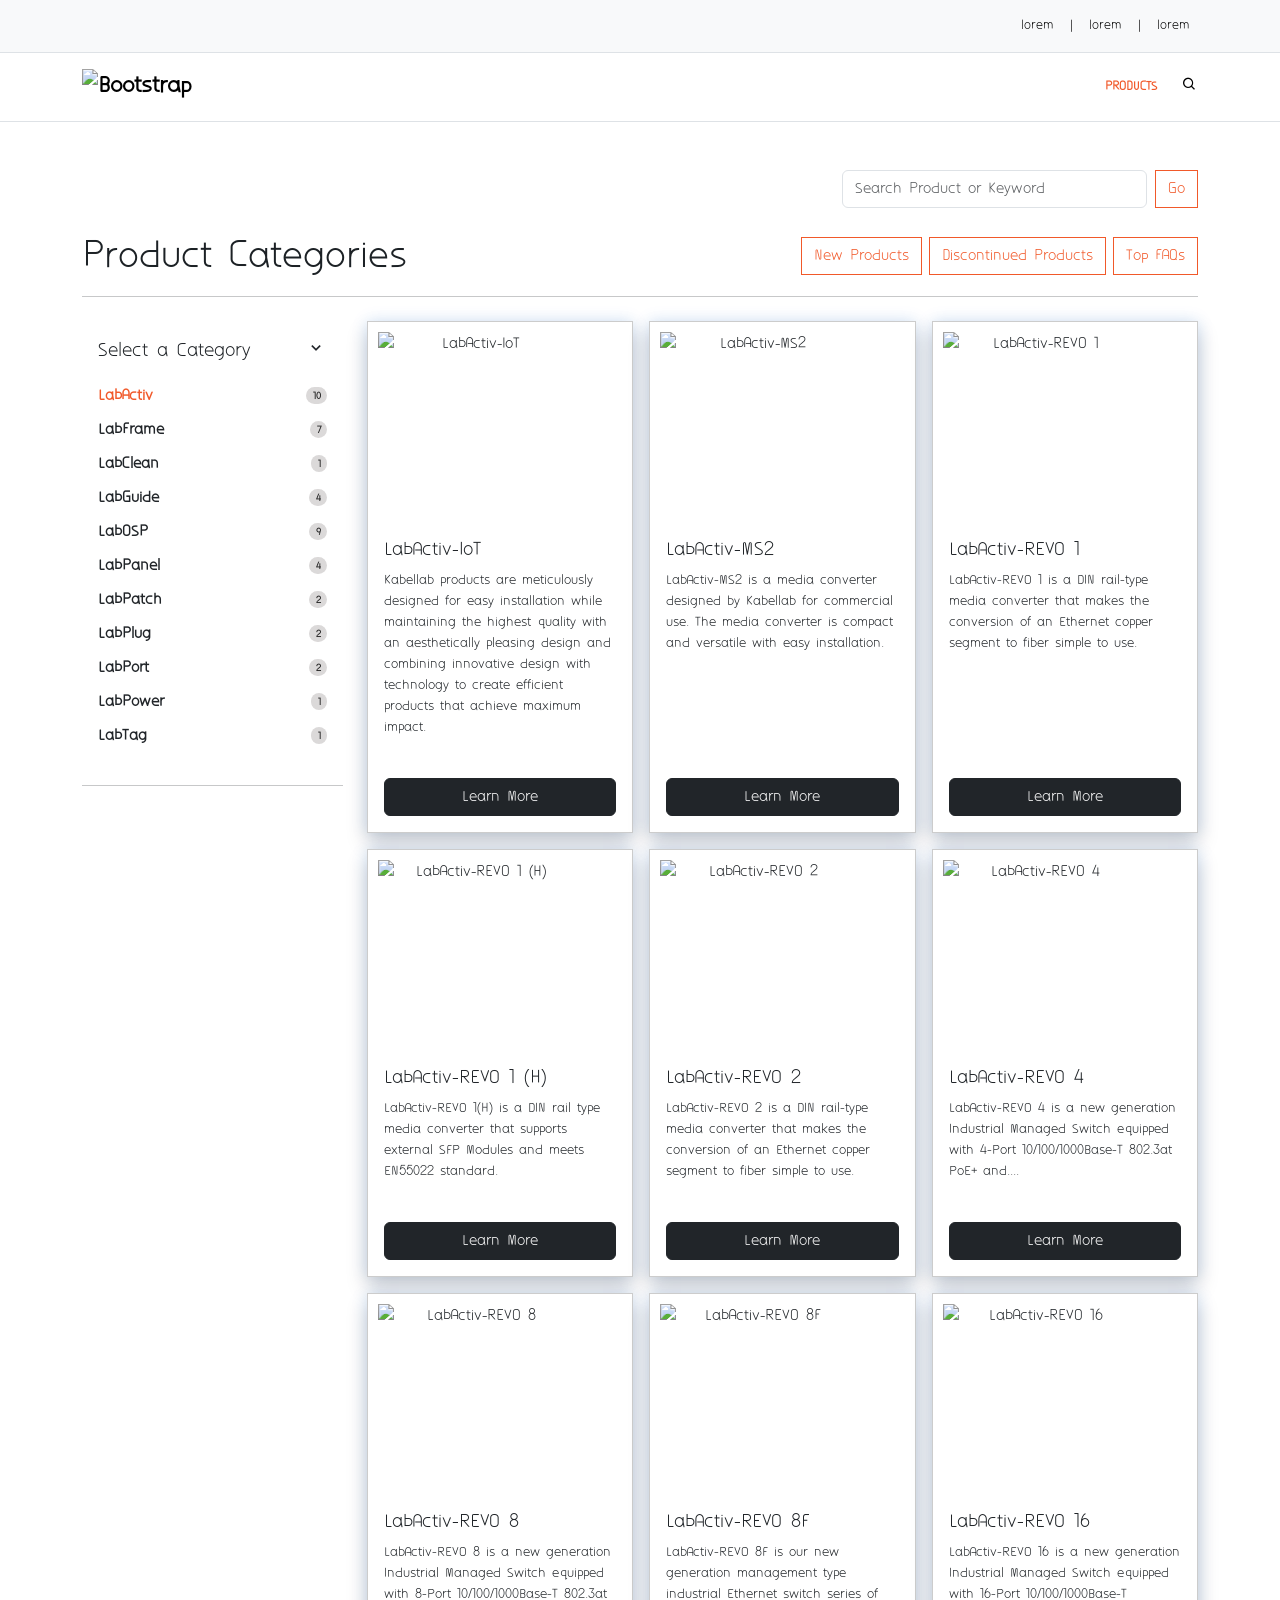
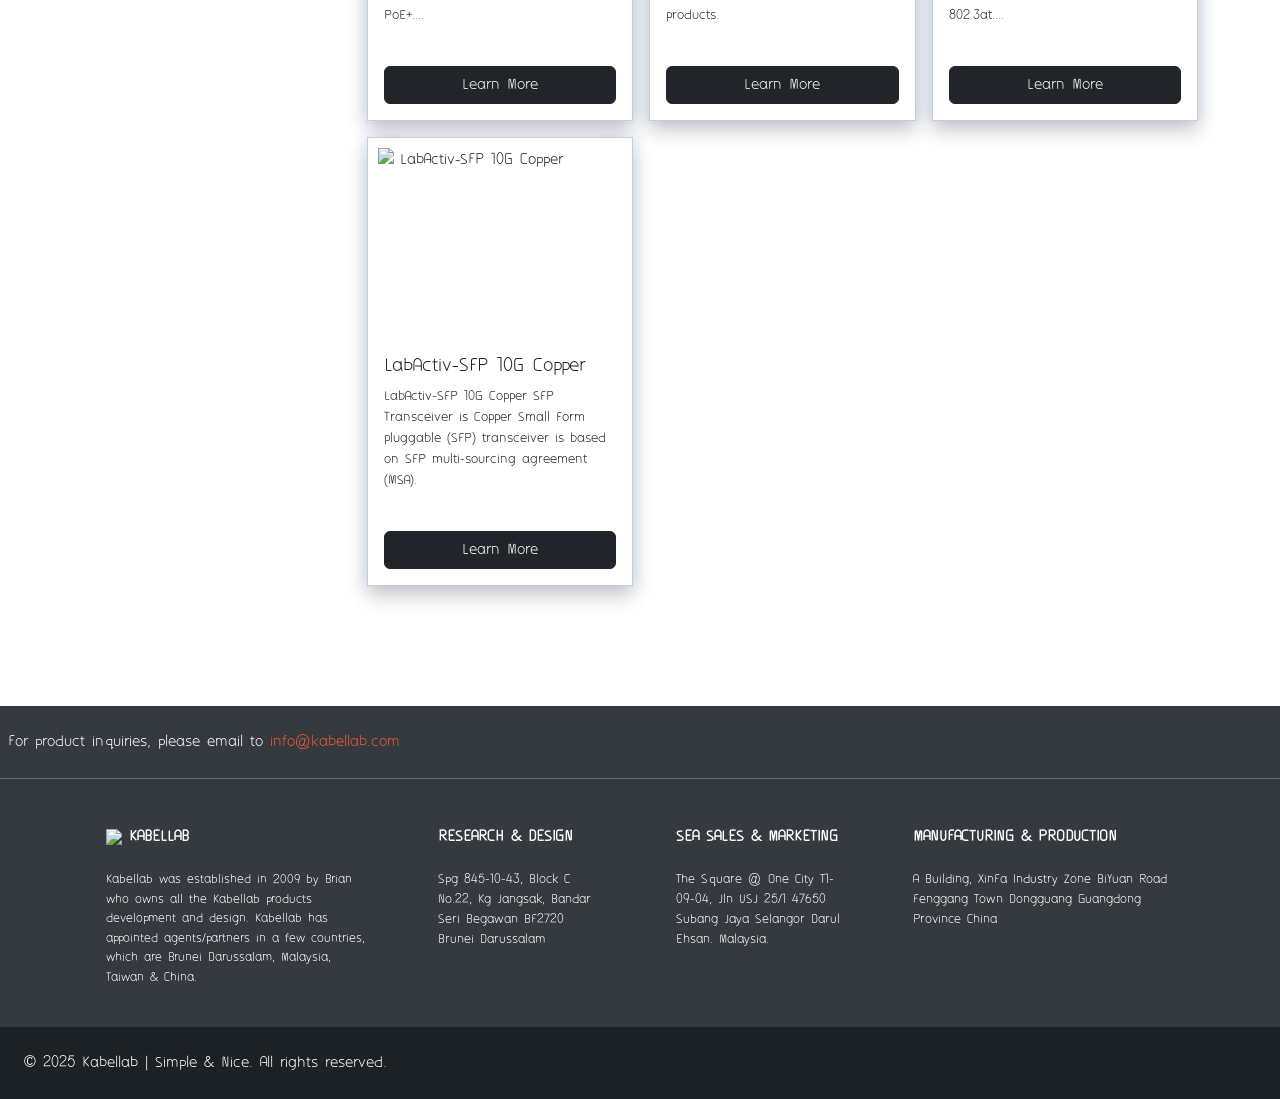
==== index.html @ d4b66bc8 "Add files via upload" ====
<!DOCTYPE html>
<html lang="en">
<head>
  <meta charset="UTF-8">
  <meta name="viewport" content="width=device-width, initial-scale=1.0">
  <title>PRODUCTS | Kabellab</title>

   <!-- add icon link-->
        <link rel="icon" href="./img/KabellabLogoBtn.png" sizes="32x32" type="image/x-icon">
 
  <!-- Bootstrap and CSS -->
  <!--Link for connecting to bootstrap-->
<link href="https://cdn.jsdelivr.net/npm/bootstrap@5.3.8/dist/css/bootstrap.min.css" rel="stylesheet" integrity="sha384-sRIl4kxILFvY47J16cr9ZwB07vP4J8+LH7qKQnuqkuIAvNWLzeN8tE5YBujZqJLB" crossorigin="anonymous">
  <!-- Boxicons CDN Link -->
  <link href="https://unpkg.com/boxicons@2.0.7/css/boxicons.min.css" rel="stylesheet" />
  <!--Link to connect to font awesome-->
  <!--Link to connect to CSS-->
  <link href="https://fonts.googleapis.com/css2?family=Roboto:wght@300;400;500;700&display=swap" rel="stylesheet">

  <link rel="stylesheet" href='https://cdnjs.cloudflare.com/ajax/libs/font-awesome/5.15.3/css/all.min.css'>
  <link rel="stylesheet" href="./css/headers.css">

</head>
    <style>
      .bd-placeholder-img {
        font-size: 1.125rem;
        text-anchor: middle;
        -webkit-user-select: none;
        -moz-user-select: none;
        user-select: none;
      }
      @media (min-width: 768px) {
        .bd-placeholder-img-lg {
          font-size: 3.5rem;
        }
      }
      .b-example-divider {
        width: 100%;
        height: 3rem;
        background-color: #0000001a;
        border: solid rgba(0, 0, 0, 0.15);
        border-width: 1px 0;
        box-shadow:
          inset 0 0.5em 1.5em #0000001a,
          inset 0 0.125em 0.5em #00000026;
      }
      .b-example-vr {
        flex-shrink: 0;
        width: 1.5rem;
        height: 100vh;
      }
      .bi {
        vertical-align: -0.125em;
        fill: currentColor;
      }
      .nav-scroller {
        position: relative;
        z-index: 2;
        height: 2.75rem;
        overflow-y: hidden;
      }
      .nav-scroller .nav {
        display: flex;
        flex-wrap: nowrap;
        padding-bottom: 1rem;
        margin-top: -1px;
        overflow-x: auto;
        text-align: center;
        white-space: nowrap;
        -webkit-overflow-scrolling: touch;
      }
      .btn-bd-primary {
        --bd-violet-bg: #712cf9;
        --bd-violet-rgb: 112.520718, 44.062154, 249.437846;
        --bs-btn-font-weight: 600;
        --bs-btn-color: var(--bs-white);
        --bs-btn-bg: var(--bd-violet-bg);
        --bs-btn-border-color: var(--bd-violet-bg);
        --bs-btn-hover-color: var(--bs-white);
        --bs-btn-hover-bg: #6528e0;
        --bs-btn-hover-border-color: #6528e0;
        --bs-btn-focus-shadow-rgb: var(--bd-violet-rgb);
        --bs-btn-active-color: var(--bs-btn-hover-color);
        --bs-btn-active-bg: #5a23c8;
        --bs-btn-active-border-color: #5a23c8;
      }
      .bd-mode-toggle {
        z-index: 1500;
      }
      .bd-mode-toggle .bi {
        width: 1em;
        height: 1em;
      }
      .bd-mode-toggle .dropdown-menu .active .bi {
        display: block !important;
      }
    </style>
  </head>
  <body>
      
   
      <nav class="py-2 bg-body-tertiary border-bottom">
        <div class="container d-flex flex-wrap">
          <ul class="nav me-auto">
            <li class="nav-item">
              <a
                href="#"
                class="nav-link link-body-emphasis px-2 active"
                aria-current="page"
                ></a
              >
            </li>
            <li class="nav-item">
              <a href="#" class="nav-link link-body-emphasis px-2"></a>
            </li>
            <li class="nav-item">
              <a href="#" class="nav-link link-body-emphasis px-2"></a>
            </li>
            <li class="nav-item">
              <a href="#" class="nav-link link-body-emphasis px-2"></a>
            </li>
            <li class="nav-item">
              <a href="#" class="nav-link link-body-emphasis px-2"></a>
            </li>
          </ul>
          <ul class="nav">
            <li class="nav-item">
              <a href="#" class="nav-link link-body-emphasis px-2" style="font-size: smaller;">lorem</a>
            </li>
             <li class="nav-item">
              <a href="#" class="nav-link link-body-emphasis px-2" style="font-size: smaller;">|</a>
            </li>
            <li class="nav-item">
              <a href="#" class="nav-link link-body-emphasis px-2" style="font-size: smaller;">lorem</a>
            </li>
             <li class="nav-item">
              <a href="#" class="nav-link link-body-emphasis px-2" style="font-size: smaller;">|</a>
            </li>
            <li class="nav-item">
              <a href="#" class="nav-link link-body-emphasis px-2" style="font-size: smaller;">lorem</a>
            </li>
          </ul>
        </div>
      </nav>

      <header class="py-3 mb-4 border-bottom">
        <div class="container d-flex flex-wrap justify-content-center">
          <a
            href="/"
            class="d-flex align-items-center mb-3 mb-lg-0 me-lg-auto link-body-emphasis text-decoration-none" style="font-size:x-large; font-weight: bolder;"
          >
      <img src="./img/Logo - Kabellab (R)-Original-2022-01.png" alt="Bootstrap" width="300px" height="auto">
    
          </a>
       <nav class="d-inline-flex mt-2 mt-md-0 ms-md-auto align-items-center">
  <a class="navhover me-3 py-2 link-body-emphasis text-decoration-none" href="#" style="font-size: small;" hidden>HOME</a>

  <a class="navhover me-3 py-2 link-body-emphasis text-decoration-none" href="#" style="font-size: small;" hidden>SOLUTIONS</a>

 <a class="navhover me-3 py-2 link-body-emphasis text-decoration-none active"
     href="index.html"
     style="font-size: small;">
     PRODUCTS
  </a>

  <a class="navhover me-3 py-2 link-body-emphasis text-decoration-none" href="#" style="font-size: small;" hidden>RESOURCES</a>

  <a class="navhover me-3 py-2 link-body-emphasis text-decoration-none" href="#" style="font-size: small;" hidden>SUPPORT CENTER</a>

  <!-- COLLAPSE BUTTON -->
  <a class="btn-sm ms-2" data-bs-toggle="collapse" href="" role="button" style="color: black;">
    <i class='bx  bx-search'    ></i> 
  </a>
</nav>

<!-- COLLAPSE CONTENT (outside nav) -->
<div class="collapse mt-2" id="collapseExample">
  <div class="card card-body">
    Some placeholder content for the collapse component.
  </div>
</div>

        </div>
      </header>
    </main>

<br>

<div class="container">
  <div class="row">
    <div class="col-sm-8">
      <nav aria-label="breadcrumb" class="mb-3">
  <ol class="breadcrumb" id="breadcrumb"></ol>
</nav>

    </div>
     <div class="col-sm-4">
      
    <form class="d-flex" role="search">
      <input class="form-control me-2" type="search" placeholder="Search Product or Keyword" aria-label="Search"/>
      <button class="btn btn-outline-primary" id="btnstyle" type="submit">Go</button>
    </form>
     </div>
  </div>
</div>

<br>

<div class="container">
  <div class="d-flex justify-content-between align-items-center">
    <h1 class="mb-0" style="font-weight: lighter; color: #1C2125;">Product Categories</h1>
    <div class="d-grid gap-2 d-md-block">
      <button class="btn btn-outline-primary" type="button" id="btnstyle" >New Products</button>
      <button class="btn btn-outline-primary" type="button" id="btnstyle" >Discontinued Products</button>
        <button class="btn btn-outline-primary" type="button" id="btnstyle" >Top FAQs</button>
    </div>
  </div>
  <hr>
</div>


<div class="container mt-4">
  <div class="row">
    <!-- LEFT CATEGORY LIST -->
    <div class="col-sm-3">
      <div class="p-3" style="background-color: none;">
        <h5 class="mb-3" style="font-weight: lighter;">Select a Category<i class='arrow2 bx  bx-chevron-down'></i></h5>
        <ul class="list-group no-boxes" id="categoryList"></ul>

      </div>
      <hr>
    </div>

    <!-- RIGHT CARD CONTENT -->
    <div class="col-sm-9">
      <div id="cardContainer" class="row row-cols-1 row-cols-md-3 g-3"></div>
    </div>
  </div>
</div>

<script>
  // 🗂️ Example Data (you can later load this from MongoDB, API, etc.)

  const data = [
    {
      name: "LabActiv",
      count: 10,
      products: [
        { title: "LabActiv-IoT", text: "Kabellab products are meticulously designed for easy installation while maintaining the highest quality with an aesthetically pleasing design and combining innovative design with technology to create efficient products that achieve maximum impact.", img: "./img/(LabActiv) Active Equipment/LabActiv-IoT/EM500/EM500.PAR.png" },
        { title: "LabActiv-MS2", text: "LabActiv-MS2 is a media converter designed by Kabellab for commercial use. The media converter is compact and versatile with easy installation.", img: "./img/(LabActiv) Active Equipment/LabActiv-MS2/0G4A0676.png" },
        { title: "LabActiv-REVO 1", text: "LabActiv-REVO 1 is a DIN rail-type media converter that makes the conversion of an Ethernet copper segment to fiber simple to use.", img: "./img/(LabActiv) Active Equipment/LabActiv-REVO 1/0G4A0742.png" },
        { title: "LabActiv-REVO 1 (H)", text: "LabActiv-REVO 1(H) is a DIN rail type media converter that supports external SFP Modules and meets EN55022 standard.", img: "./img/(LabActiv) Active Equipment/LabActiv-REVO 1 (H)/0G4A0733.png" },
        { title: "LabActiv-REVO 2", text: "LabActiv-REVO 2 is a DIN rail-type media converter that makes the conversion of an Ethernet copper segment to fiber simple to use.", img: "./img/(LabActiv) Active Equipment/LabActiv-REVO 2/0G4A2916.png" },
        { title: "LabActiv-REVO 4", text: "LabActiv-REVO 4 is a new generation Industrial Managed Switch equipped with 4-Port 10/100/1000Base-T 802.3at PoE+ and....", img: "./img/(LabActiv) Active Equipment/LabActiv-REVO 4/0G4A0731.png" },
        { title: "LabActiv-REVO 8", text: "LabActiv-REVO 8 is a new generation Industrial Managed Switch equipped with 8-Port 10/100/1000Base-T 802.3at PoE+....", img: "./img/(LabActiv) Active Equipment/LabActiv-REVO 8/0G4A0730.png" },
        { title: "LabActiv-REVO 8F", text: "LabActiv-REVO 8F is our new generation management type industrial Ethernet switch series of products.", img: "./img/(LabActiv) Active Equipment/LabActiv-REVO 8F/0G4A0727.png" },
        { title: "LabActiv-REVO 16", text: "LabActiv-REVO 16 is a new generation Industrial Managed Switch equipped with 16-Port 10/100/1000Base-T 802.3at....", img: "./img/(LabActiv) Active Equipment/LabActiv-REVO 16/0G4A0728.png" },
        { title: "LabActiv-SFP 10G Copper", text: "LabActiv-SFP 10G Copper SFP Transceiver is Copper Small Form pluggable (SFP) transceiver is based on SFP multi-sourcing agreement (MSA).", img: "./img/(LabActiv) Active Equipment/LabActiv-SFP 10G Copper/LabActiv-SFP-10G-Copper-1.png" }
      ]
    },
    {
      name: "LabFrame",
      count: 7,
      products: [
        { title: "LabFrame-948 (DC Containment)", text: "The separation of cold supply air from the hot exhaust air from IT equipment.", img: "./img/(LabFrame) Racks/LabFrame-948 (DC Containment)/NER2-45-ISO.png" },
        { title: "LabFrame-NER2 (Server Rack 42U)", text: "Compatible with almost all server manufacturer’s equipment.", img: "./img/(LabFrame) Racks/LabFrame-NER2 (Server Rack 42U)/NER2--45.png" },
        { title: "LabFrame-Open Q15 (Open Rack 15U)", text: "LabFrame-Open Q15 is a network management open rack optimized for easy installation and cable management.", img: "./img/(LabFrame) Racks/LabFrame-Open Q15 (Open Rack 15U)/Q15-45.png" },
        { title: "LabFrame-Open Q24 (Open Rack 24U)", text: "LabFrame-Open Q24 is a network management open rack optimized for easy installation and cable management.", img: "./img/(LabFrame) Racks/LabFrame-Open Q24 (Open Rack 24U)/Q24-45.png" },
        { title: "LabFrame-Open Q36 (Open Rack 36U)", text: "LabFrame-Open Q36 is a network management open rack optimized for easy installation and cable management.", img: "./img/(LabFrame) Racks/LabFrame-Open Q36 (Open Rack 36U)/Q36-45.png" },
        { title: "LabFrame-Open Q42 (Open Rack 42U)", text: "LabFrame-Open Q42 is a network management open rack optimized for easy installation and cable management.", img: "./img/(LabFrame) Racks/LabFrame-Open Q42 (Open Rack 42U)/Q42-45.png" },
        { title: "LabFrame-Open Q42E (Open Rack 42U Ex)", text: "LabFrame-Open Q42E is a network management open rack optimized for easy installation and cable management.", img: "./img/(LabFrame) Racks/LabFrame-Open Q42E (Open Rack 42U Ex)/006.png" },
      ]
    },
    {
      name: "LabClean",
      count: 1,
      products: [
        { title: "(LabClean) Cleaning Products", text: "Kabellab products are meticulously designed for easy installation while maintaining the highest quality with an aesthetically pleasing design and combining innovative design with technology to create efficient products that achieve maximum impact.", img: "./img/(LabClean) Cleaning Products/17.png" }
      ]
    },
    {
      name: "LabGuide",
      count: 4,
      products: [
        { title: "LabGuide (1U Cable Management)", text: "The horizontal cable managers are specifically designed to provide comprehensive cable management solutions for both the front and rear of any standard 19” rack.", img: "./img/(LabGuide) Cable Management/LabGuide (1U Cable Management)/LabGuide (1U Cable Management) (2).png" },
         { title: "LabGuide-1U Box", text: "1U Improving Cable Management Efficiency. These versatile cable management solutions have been specifically designed to seamlessly integrate with EIA 19” racks....", img: "./img/(LabGuide) Cable Management/LabGuide-1U Box/LabGuide-1U Box Images (1).png" },
          { title: "LabGuide-2U Box", text: "2U Improving Cable Management Efficiency. These versatile cable management solutions have been specifically designed to seamlessly integrate with EIA 19” racks....", img: "./img/(LabGuide) Cable Management/LabGuide-2U Box/LabGuide-2U Box Images (1).png" },
           { title: "LabGuide-2U", text: "2U Enhancing Cable Management Efficiency. The horizontal cable managers are specifically designed to provide comprehensive cable management solutions for both the front and rear of any standard 19” rack.", img: "./img/(LabGuide) Cable Management/LabGuide-2U/LabGuide-2U Images (1).png" },
      ]
    },
    {
      name: "LabOSP",
      count: 9,
      products: [
        { title: "Accessory", text: "Kabellab products are meticulously designed for easy installation while maintaining the highest quality with an aesthetically pleasing design.", img: "./img/(LabOSP) OutSide Plant/Accessory/accessory (10).png" },
        { title: "Cable Joint Box 0", text: "LabOSP Cable Joint Box manhole system is designed for underground network access, especially for fiber optical and electricity industries.", img: "./img/(LabOSP) OutSide Plant/Cable Joint Box 0/Joint-Box-0-45.png" },
        { title: "Cable Joint Box 1", text: "LabOSP Cable Joint Box manhole system is designed for underground network access, especially for fiber optical and electricity industries.", img: "./img/(LabOSP) OutSide Plant/Cable Joint Box 1/Joint-Box-1-45.png" },
        { title: "Cable Joint Box 2", text: "LabOSP Cable Joint Box manhole system is designed for underground network access, especially for fiber optical and electricity industries.", img: "./img/(LabOSP) OutSide Plant/Cable Joint Box 2/Joint-Box-2-45-Left.png" },
        { title: "CJB 1 Cover", text: "CJB1 Composite Manhole Cover conforms to BS EN124 D400 Class and is suitable for carriageways of roads (including pedes-trian streets)....", img: "./img/(LabOSP) OutSide Plant/CJB 1 Cover/With Hinge/whinge (1).png" },
        { title: "FJB 0 Cover", text: "FJB0 Composite Manhole Cover Options to BS EN124 B125 and EN124 C250.", img: "./img/(LabOSP) OutSide Plant/FJB 0 Cover/B125/B125 (2).png" },
        { title: "FJB 3 Cover", text: "FJB3 Composite Manhole Cover Options to BS EN124 B125 and EN124 C250.", img: "./img/(LabOSP) OutSide Plant/FJB 3 Cover/B125/FJB3(B125) (1).png" },
        { title: "FJB 4 Cover", text: "FJB4 Composite Manhole Cover Options to BS EN124 B125 and EN124 C250.", img: "./img/(LabOSP) OutSide Plant/FJB 4 Cover/B125/FJB4(B125) (2).png" }
      ]
    },
    {
      name: "LabPanel",
      count: 4,
      products: [
        { title: "LabPanel - Imaginatus III (1U Fiber Patch Panel)", text: "It is usually a metal enclosure that houses adapter panels, fiber splicing trays and space for excess fiber storage.", img: "./img/(LabPanel) Patch Panel & Box/LabPanel - Imaginatus III (1U Fiber Patch Panel)/0G4A8784.png" },
        { title: "LabPanel-Angle (Copper Patch Panel)", text: "LabPanel | Copper is designed with a Modular snap-on concept for easy labelling and maintenance. Modular snap-on features allow each port to be removable.", img: "./img/(LabPanel) Patch Panel & Box/LabPanel-Angle (Copper Patch Panel)/0G4A0871.png" },
        { title: "LabPanel-FTB Images (FTTH Termination)", text: "FTTB Termination Box is used as a termination point for the feeder cable to connect with drop cable in FTTx communication network system.", img: "./img/(LabPanel) Patch Panel & Box/LabPanel-FTB Images (FTTH Termination)/0G4A0357.png" },
        { title: "LabPanel-S (Copper Patch Panel)", text: "LabPanel | Copper is designed with a Modular snap-on concept for easy labelling and maintenance. Modular snap-on features allow each port to be removable.", img: "./img/(LabPanel) Patch Panel & Box/LabPanel-S (Copper Patch Panel)/0G4A1054.png" },
      ]
    },
    {
      name: "LabPatch",
      count: 2,
      products: [
        { title: "LabPatch Copper Patch Cord", text: "These patch cords are made from low-profile, anti-snag boots for high-density applications and meet the standard requirements of TIA/EIA-568C & ISO 11801:2002.", img: "./img/(LabPatch) Patch Cord/LabPatch Copper Patch Cord/LabPatch-6 (Cat6 Patch Cord)/0G4A8471.png" },
        { title: "LabPatch Fiber Optic Patch Cord", text: "These patch cords are made from low-profile, anti-snag boots for high-density applications and meet the standard requirements of TIA/EIA-568C & ISO 11801:2002.", img: "./img/(LabPatch) Patch Cord/LabPatch Fiber Optic Patch/OM3 MPO MTX/0G4A6783.png" }
      ]
    },
    {
      name: "LabPlug",
      count: 2,
      products: [
        { title: "LabPlug-6 (Cat 6)", text: "The LabPlug-6 is a Category 6 UTP Industrial Termination RJ45 Plug is a Toolless Termination plug for Industrial/Field of 4-pair unshielded twisted pair cable.", img: "./img/(LabPlug) RJ45 Connector/LabPlug-6 (Cat 6)/0G4A0331.png" },
        { title: "LabPlug-10 (Cat6A)", text: "LabPlug-6A is a termination jack and it’s Category 6 modular jacks, RJ-45 keystone jacks, is engineered to provide superior performance and reliability, supporting Gigabit Ethernet applications and beyond.", img: "./img/(LabPlug) RJ45 Connector/LabPlug-10 (Cat6A)/0G4A0346.png" }
      ]
    },
    {
      name: "LabPort",
      count: 2,
      products: [
        { title: "LabPort-6", text: "LabPort-6 is a toolless termination jack and it’s Category 6 modular jacks, RJ-45 keystone jacks, is 8-position 8-conductor (8P8C) is engineered to provide superior performance...", img: "./img/(LabPort) Keystone Jack/LabPort-6/0G4A0329.png" },
        { title: "LabPort-10", text: "CAT6A high-density (HD), FTP shielded modular jacks (8P8C) is designed to deliver advanced performance for 10G applications and backward compatibles with CAT6 and CAT5e systems.", img: "./img/(LabPort) Keystone Jack/LabPort-10/0G4A0344.png" }
      ]
    },
    {
      name: "LabPower",
      count: 1,
      products: [
        { title: "(LabPower) ATS", text: "ATS is highly durable device that allows to transfer power source from any source to another if any electrical issue arise.", img: "./img/(LabPower) ATS/(LabPower) ATS/0G4A9890.png" }
      ]
    },
    {
      name: "LabTag",
      count: 1,
      products: [
        { title: "(LabTag) Label Tag", text: "The Lab-Tag Self-Laminating Fiber Optic Cable Marker Tag is manufactured using ABS and provides identification in environments where adhesives will not work.", img: "./img/(LabTag) Label Tag/(LabTag) Label Tag/379A8335.png" }
      ]
    }
  ];


  const categoryList = document.getElementById("categoryList");
  const cardContainer = document.getElementById("cardContainer");

  // 🔹 Render category list
  data.forEach((cat, index) => {
    const li = document.createElement("li");
    li.className = `list-group-item d-flex justify-content-between align-items-center ${index === 0 ? "active" : ""}`;
    li.setAttribute("data-index", index);
    li.innerHTML = `
      ${cat.name}
      <span class="badge num rounded-pill">${cat.count}</span>
    `;
    categoryList.appendChild(li);
  });

  // 🔹 Function to render cards
// 🔹 Function to render cards
function renderCards(categoryIndex) {
  const category = data[categoryIndex];
  cardContainer.innerHTML = "";

  category.products.forEach(product => {
    const cardHTML = `
      <div class="col">
        <div class="card-link-wrapper text-decoration-none" onclick='openProductPage("${product.title}")'>
          <div class="card h-100 text-center card-hover">
            <img src="${product.img}" class="card-img-top" alt="${product.title}" id="product-img">
            <div class="card-body d-flex flex-column justify-content-between text-start">
              <div>
                <h5 class="card-title" style="font-weight: lighter">${product.title}</h5>
                <p class="card-text" style="font-weight: lighter; font-size: 14px">
                  ${product.text}
                </p>
              </div>
              <br>
              <div class="btn btn-dark mt-3" id="btnstyle2">Learn More</div>
            </div>
          </div>
        </div>
      </div>
    `;
    cardContainer.insertAdjacentHTML("beforeend", cardHTML);
  });
}

function openProductPage(title) {

  // 🔹 Save selected product title
  localStorage.setItem("selectedTitle", title);

  // 🔹 Save breadcrumb
  localStorage.setItem("breadcrumb", JSON.stringify({
    level1: "Products",
    level2: title
  }));

  // 🔹 Save page state
  localStorage.setItem("productPageState", JSON.stringify({
    source: "index",
    title
  }));

  window.location.href = "product.html";
}



  // 🔹 Handle category clicks
  categoryList.addEventListener("click", (e) => {
    if (e.target.closest("li")) {
      const clicked = e.target.closest("li");

      // Remove active from others
      document.querySelectorAll("#categoryList li").forEach(li => li.classList.remove("active"));
      clicked.classList.add("active");

      // Load selected category
      const index = clicked.getAttribute("data-index");
      renderCards(index);
    }
  });

  // 🔹 Initial load (first category)
  renderCards(0);
</script>





<br><br><br><br><br>

<!-- Footer -->
<footer class="text-center text-lg-start bg-body-tertiary text-muted">
 

  <!-- Section: Links  -->
  <section id="footer" class="" style="padding-top: 6px; background-color: #343a3f;">


      <section class="d-flex justify-content-center justify-content-lg-between p-2" style="background-color: #343a3f; margin-top: 10px;">
    <!-- Left -->
    <div class="me-5 d-none d-lg-block">
      <span>For product inquiries, please email to <span style="color: #F1592A;">info@kabellab.com</span></span>
    </div>
    <!-- Left -->

    <!-- Right -->
 
    <!-- Right -->
  </section>
<hr>
    <div class="container text-center text-md-start mt-5">
      <!-- Grid row -->
      <div class="row mt-3">
        <!-- Grid column -->
        <div class="col-md-3 col-lg-4 col-xl-3 mx-auto mb-4">
          <!-- Content -->
          <h6 class="text-uppercase fw-bold mb-4">
            <img src="./img/KabellabLogoBtn.png" width="20px"> KABELLAB
          </h6>
         <p style="font-size: small;">
           Kabellab was established in 2009 by Brian who owns all the Kabellab products development and design. Kabellab has appointed agents/partners in a few countries, which are Brunei Darussalam, Malaysia, Taiwan & China.
          </p>
        </div>
        <!-- Grid column -->

        <!-- Grid column -->
        <div class="col-md-2 col-lg-2 col-xl-2 mx-auto mb-4">
          <!-- Links -->
          <h6 class="text-uppercase fw-bold mb-4">
           Research & Design
          </h6>
          <p style="font-size: smaller;">
           Spg 845-10-43, Block C

No.22, Kg Jangsak,

Bandar Seri Begawan BF2720

Brunei Darussalam
          </p>
        </div>
        <!-- Grid column -->

        <!-- Grid column -->
        <div class="col-md-3 col-lg-2 col-xl-2 mx-auto mb-4">
          <!-- Links -->
          <h6 class="text-uppercase fw-bold mb-4">
            SEA Sales & Marketing
          </h6>
          <p style="font-size: smaller;">
           The Square @ One City
T1-09-04, Jln USJ 25/1
47650 Subang Jaya
Selangor Darul Ehsan.
Malaysia.
          </p>
        </div>
        <!-- Grid column -->

        <!-- Grid column -->
        <div class="col-md-4 col-lg-3 col-xl-3 mx-auto mb-md-0 mb-4">
          <!-- Links -->
          <h6 class="text-uppercase fw-bold mb-4">
            Manufacturing & Production
          </h6>
          <p style="font-size: smaller;">
            A Building, XinFa Industry Zone
BiYuan Road Fenggang Town
Dongguang
Guangdong Province
China
          </p>
        </div>
        <!-- Grid column -->
      </div>
      <!-- Grid row -->
    </div>
  </section>
  <!-- Section: Links  -->

  <!-- Copyright -->
  <div id="footer" class="text-left p-4" style="background-color: #1C2125;">
        © 2025 Kabellab | Simple & Nice. All rights reserved.
  </div>
  <!-- Copyright -->
</footer>
<!-- Footer -->



    <script
      src="../assets/dist/js/bootstrap.bundle.min.js"
      class="astro-vvvwv3sm"
    ></script>
 <script src="https://cdn.jsdelivr.net/npm/bootstrap@5.3.8/dist/js/bootstrap.bundle.min.js" integrity="sha384-FKyoEForCGlyvwx9Hj09JcYn3nv7wiPVlz7YYwJrWVcXK/BmnVDxM+D2scQbITxI" crossorigin="anonymous"></script>
  <script src="https://code.jquery.com/jquery-3.6.0.min.js"></script>

    <script src="https://cdn.jsdelivr.net/npm/@popperjs/core@2.11.7/dist/umd/popper.min.js"></script>
</body>
</html>
---- css/headers.css ----
body{
   margin: 0;
  padding: 0;
  scroll-behavior: smooth;
  font-family: 'Kabellab', sans-serif;
  /* Default font for the body */
}

@font-face {
  font-family: 'Kabellab';
  /* Name of the font */
  src: url('./font/Kabellab.otf') format('opentype');
  /* Format should be 'opentype' for .otf files */
  font-weight: normal;
  /* Define the weight for this font file */
  font-style: normal;
  /* Define the style for this font file */
}


.form-control-dark {
  border-color: var(--bs-gray);
}
.form-control-dark:focus {
  border-color: #fff;
  box-shadow: 0 0 0 .25rem rgba(255, 255, 255, .25);
}

.text-small {
  font-size: 85%;
}

.dropdown-toggle:not(:focus) {
  outline: 0;
}

.card-select{
  text-decoration: none;
  color: #222222;
}

.card-select:hover{
 border: 3px solid rgb(119, 186, 248);
 text-decoration: none;
}


    .main-display {
      width: 500px;
      height:254px;
      margin: 0 auto 40px;
      display: flex;
      align-items: center;
      justify-content: center;
      background-size: cover;
      background-position: center;
      font-weight: bold;
      font-size: 1.2rem;
      position: relative;
      transition: opacity 0.5s ease;
      opacity: 1;
      padding-top: 60px;
    }


#mainImage {
  width: 300px;
  object-fit: contain;
  transition: transform 0.5s ease, opacity 0.5s ease;
}

#mainImage:hover {
  transform: scale(1.9);
  cursor: pointer;
  z-index: 1000;
}


    .main-display.fade {
      opacity: 0;
    }


.thumbnails {
  display: flex;
  gap: 10px;             /* a bit more spacing between thumbnails */
  justify-content: center;
  flex-wrap: wrap;
  margin-top: 20px;      /* reduce top margin so it’s closer to main image */
}

.thumbnail-wrapper {
  display: inline-block;
  cursor: pointer;
  position: relative;
  padding: 2px;
  transition: border 0.3s ease, opacity 0.3s ease;
}

.thumbnail-wrapper img {
  width: 60px;           /* smaller, consistent size for thumbnails */
  height: 60px;
  object-fit: cover;     /* ensures images fit nicely */
  user-select: none;
  opacity: 0.5;          /* default faded look */
  transition: transform 0.3s ease, opacity 0.3s ease;
  border: 1px solid #8d8f91;  /* default border hidden */
  border-radius: 5px;
}

.thumbnail-wrapper img.active,
.thumbnail-wrapper img:hover {
  border: 2px solid #F1592A;
  border-radius: 5px;
  opacity: 1;           /* fully visible when active or hover */
  transform: scale(1.05);
}


#footer{
  color: #ffffff;
}

  .link-divider a {
    text-decoration: none; /* optional: remove underline */
    color: #F1592A; /* bootstrap primary color */
    margin: 0 0.5rem;
    position: relative;
  }

  .link-divider a:not(:last-child)::after {
    content: "|";
    position: absolute;
    right: -0.5rem; /* adjust spacing */
    color: #000; /* divider color */
  }

  #btnstyle{
    border-radius: 0%;
    border-color: #F1592A;
    color: #F1592A;
  }

  #btnstyle:hover{
background-color: #222222;
border-color: #222222;
color: #ffffff;
  }

    #btnstyle{
    border-radius: 0%;
  }

    #btnstyle3{
    border-radius: 0%;
    border-color: #F1592A;
    color: #F1592A;
    background-color: #ffffff;
  }

  #btnstyle3:hover{
background-color: #F1592A;
border-color: #F1592A;
color: #ffffff;
  }

.navhover:hover {
  color: #F1592A !important;
  text-decoration: underline;
}

.search-wrapper {
  max-height: 0;
  overflow: hidden;
  transition: max-height 0.3s ease;
}
.search-wrapper.open {
  max-height: 70px; /* Enough space for 1 input */
}

.navhover.active {
  color: #F1592A !important; /* Bootstrap primary color */
  font-weight: 600;
}

/* Ensure all cards inside the row have same height */
.card-link-wrapper {
  display: flex;
  flex-direction: column;
  height: 100%;
  
  color: inherit;
  text-decoration: none;
  box-shadow: 0 0 15px rgba(0, 118, 255, 0.15);
}

.card {
  height: 100%;
  display: flex;
  flex-direction: column;
}

.card-body {
  flex: 1; /* fills the available space, keeps button at bottom */
  display: flex;
  flex-direction: column;
  justify-content: space-between;
}


.card-hover {
    border: 1px solid #ccc; /* always visible border */
    transition: transform 0.3s ease, box-shadow 0.3s ease, border-color 0.3s ease;
  box-shadow: 0 10px 20px rgba(0,0,0,0.2);
    border-radius: 0%;
}

.card-img-top{
    border-radius: 0%;
}

.card-hover:hover {
    transform: translateY(-5px); /* smooth lift */
    box-shadow: 0 10px 20px rgba(0,0,0,0.2);
    border-color: #000; /* optional: change border color on hover */
    border-radius: 0%;
}

.card-body hr {
  margin-top: 10px;
  margin-bottom: 10px;
}


.card-link-wrapper:hover .card-hover {
  border: 1px solid #F1592A !important; /* blue border */
  border-radius: 8px;
  transform: translateY(-1px);
  box-shadow: 0 0 15px rgba(0, 118, 255, 0.15);
   border-radius: 0%;
}

/* Change background color when a list item is active */
.list-group-item.active {
  background-color: #e2e3e4; /* your desired color */
  color: #F1592A; /* text color */
  border-color: #e2e3e4; /* optional, match border with background */
  font-weight: bold;
}

.list-group-item:hover {
  color: #F1592A; /* text color */
  cursor: pointer;
}

.form-check-input {
  margin-top: 3px;
}

.form-check-label {
  margin-left: 4px;
  cursor: pointer;
}

.category-header {
  padding: 20px;
  display: flex;
  justify-content: space-between; /* Text left, arrow right */
  align-items: center;
  cursor: pointer;
  background-color:#f8f8f8;
  border-radius: 6px;
}


.category-box {
  border: none !important;
  outline: none;
  border-radius: 6px;
  transition: outline 0.2s ease, color 0.2s ease;
  margin-bottom: 10px;
  background-color: rgb(248, 253, 253);
}

.category-box:hover {
  outline: 1px solid #F1592A;
  color: #F1592A;
}

.filter-box {
  border: none !important;
  outline: none;
  border-radius: 6px;
  transition: outline 0.2s ease, color 0.2s ease;
  background-color:#f8f8f8;
  font-size: 14px;
}

.category-dropdown {
  display: none;
  margin-top: 5px;
}

.category-item {
  padding: 12px;
  cursor: pointer;
  font-weight: 500;
  display: flex;
  justify-content: space-between;
  align-items: center;
  border-top: 1px solid #eee;
}

.plus {
  font-size: 18px;
  font-weight: bold;
}

.subcategory-dropdown {
  display: none;
  margin-left: 15px;
}

/* Highlight selected main category */
.category-item.active {
  background-color: #f2f2f2;
  font-weight: bold;
  color: #F1592A;
}

.category-item:hover {
  font-weight: bold;
  color: #1C2125;
  cursor: pointer;
  background-color: none;
}

.subcategory-item.active {
  font-weight: bold;
  color: #F1592A;
}

.subcategory-item:hover {
  font-weight: bold;
  color: #1C2125;
  cursor: pointer;
}


.arrow {
  margin-left: 10px;
  transition: .2s;
}

.arrow2 {
  margin-left: 55px;
  font-size: 20px;
}

.no-boxes .list-group-item {
  border: none !important;
  padding: 5px 0 !important;
  background: none !important;
  font-weight: bold;
  font-size: 16px;
}

.no-boxes {
  border: none !important;
  background: none !important;
}

.num{
  background-color: #dbd9d9;
  color: #222222;
  font-size: 10px;
}

#product-img {
  padding: 10px;
  width: 210px;      /* Set the width to your desired size */
  height: 200px;     /* Set the height to your desired size */
  object-fit: cover; /* Ensures the image covers the area without distorting */
}

/* Default tab */
#cardTabs .nav-link {
  color: #1C2125;
  font-weight: 600;
  transition: color 0.3s ease, background-color 0.3s ease;
}

/* Hover state */
#cardTabs .nav-link:hover {
  color: #F1592A;
  background-color: transparent;
}

/* Active tab */
#cardTabs .nav-link.active {
  color: #F1592A;
  font-weight: 600;
  background-color: transparent;
  border-top: 2px solid #F1592A;
}

#datalink{
   color: #F1592A;
}

/* Target the breadcrumb container */
.breadcrumb {
  padding: 8px 15px;
  border-radius: 5px;
}

/* Links inside breadcrumb */
.breadcrumb a {
  color: #8d8f91; /* link color */
  text-decoration: none;
  opacity: 8;
}

/* Active (current page) text */
.breadcrumb .active {
  color: #F1592A; /* red for current page */
  font-weight: bold;
}

.breadcrumb a:hover {
  color: #1C2125; /* red for current page */
  font-weight: bold;
}
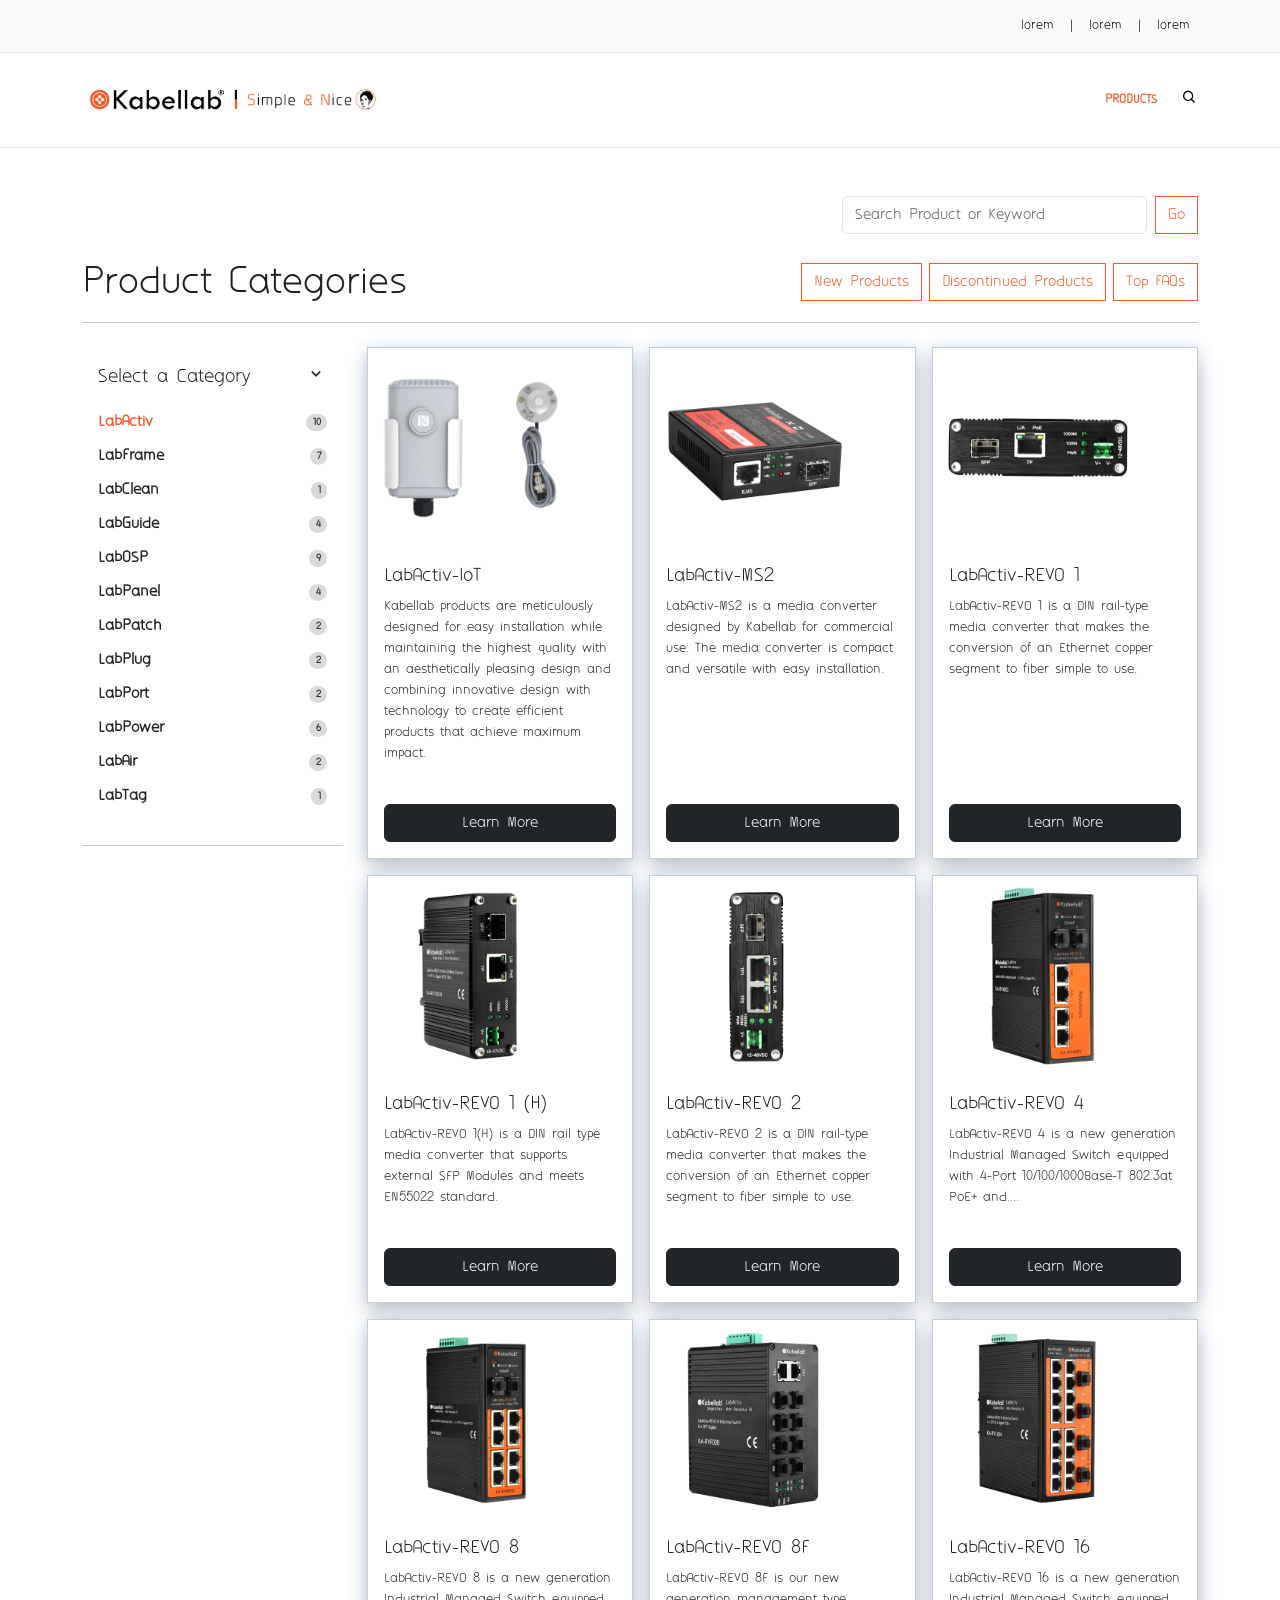
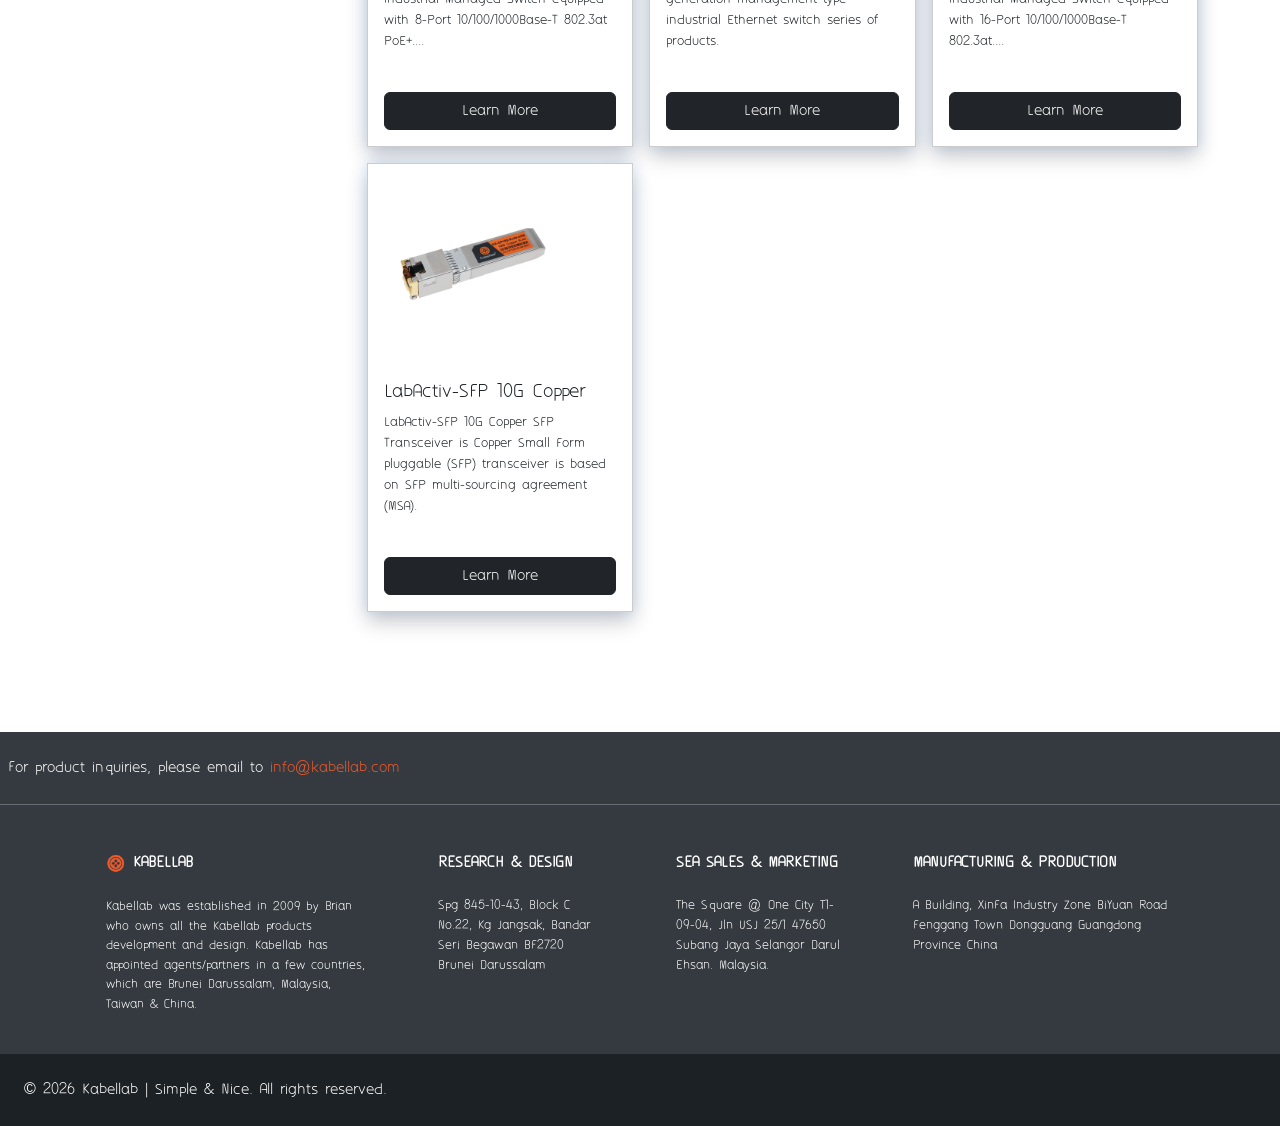
==== commit 0130173c: "Update index.html" ====
--- a/index.html
+++ b/index.html
@@ -338,9 +338,22 @@
     },
     {
       name: "LabPower",
-      count: 1,
-      products: [
-        { title: "(LabPower) ATS", text: "ATS is highly durable device that allows to transfer power source from any source to another if any electrical issue arise.", img: "./img/(LabPower) ATS/(LabPower) ATS/0G4A9890.png" }
+      count: 6,
+      products: [
+        { title: "(LabPower) ATS", text: "ATS is highly durable device that allows to transfer power source from any source to another if any electrical issue arise.", img: "./img/LabPower/(LabPower) ATS/0G4A9890.png" },
+        { title: "LabPower-MDU RM30030X", text: "The LabPower-MDU 30-300kVA 3-in, 3-out UPS features a modular design and N+X parallel redundancy..", img: "./img/LabPower/LabPower-MDU RM30030X/MDURM30030X (1).jpeg" },
+        { title: "LabPower-MDU RM30050X", text: "The LabPower-MDU 3P 50X modules, each rated at 50kW, can be combined to achieve capacities of 200kW..", img: "./img/LabPower/LabPower-MDU RM30050X/MDURM30050X (1).jpeg" },
+        { title: "LabPower-PDU BS20W", text: "The Kabellab LabPower-PDU BS20W is a basic 20-way Power Distribution Unit designed for reliable and..", img: "./img/LabPower/LabPower-PDU BS20W/PDUBS20W (1).jpeg" },
+        { title: "LabPower-RTA", text: "LabPower-RTA Uninterruptible Power Supply (UPS) systems are crafted to deliver unrivaled power stability and efficiency.", img: "./img/LabPower/LabPower-RTA/RTA(SP) (1).png" },
+        { title: "LabPower-RTL", text: "LabPower-RTL 20~180kVA series represents the pinnacle of technological advancement, seamlessly integrating cutting-edge..", img: "./img/LabPower/LabPower-RTL/RTL (1).jpeg" },
+      ]
+    },
+      {
+      name: "LabAir",
+      count: 2,
+      products: [
+        { title: "LabAir-InRow O2 Cooling", text: "In-Row Precision Air-Conditioning Cooling System.", img: "./img/LabAir/LabAir-InRow O2 Cooling/LabAir-InRow (5).jpeg" },
+        { title: "LabAir-InRoom O2 Cooling", text: "In-Room Precision Data Center Air-Conditioning Cooling System.", img: "./img/LabAir/LabAir-InRoom O2 Cooling (2025)/LabAir-InRoom (1).jpeg" }
       ]
     },
     {
@@ -537,7 +550,7 @@
 
   <!-- Copyright -->
   <div id="footer" class="text-left p-4" style="background-color: #1C2125;">
-        © 2025 Kabellab | Simple & Nice. All rights reserved.
+        © 2026 Kabellab | Simple & Nice. All rights reserved.
   </div>
   <!-- Copyright -->
 </footer>
